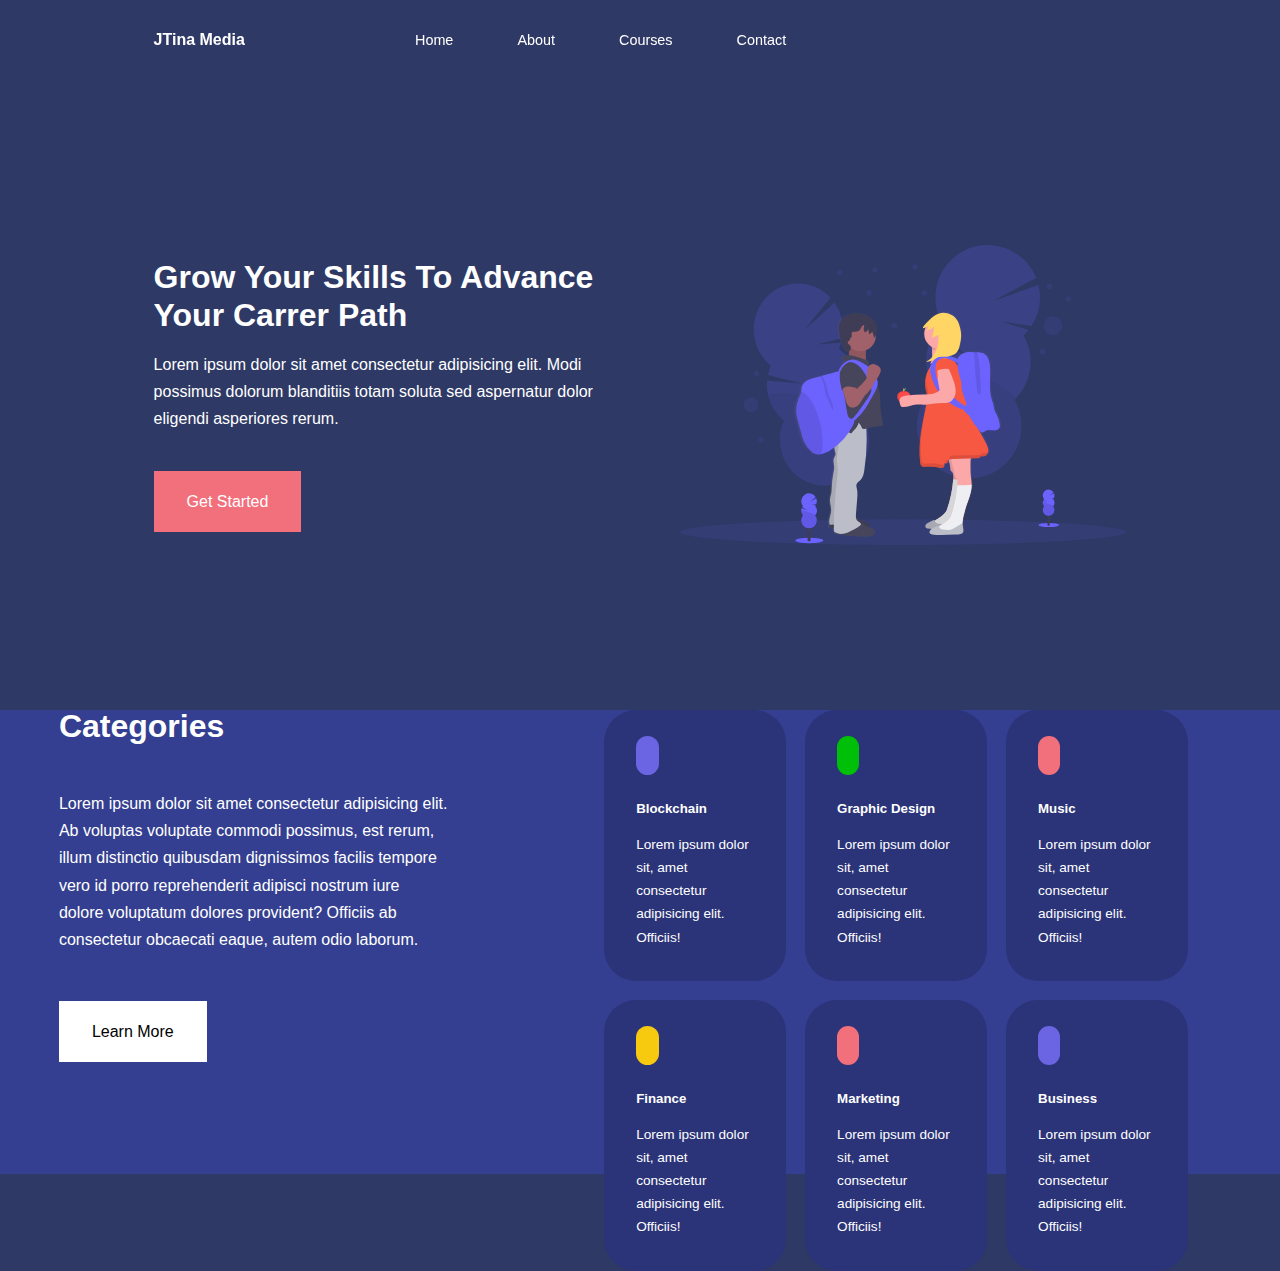
==== 2. Educational Website/index.html @ 36a6197d "Educational Website" ====
<!DOCTYPE html>
<html lang="en">
<head>
    <meta charset="UTF-8">
    <meta http-equiv="X-UA-Compatible" content="IE=edge">
    <meta name="viewport" content="width=device-width, initial-scale=1.0">
    <title>Responsive Multipage Skills acquization Website</title>

    <link rel="stylesheet" href="./css/style.css">
    <link rel="stylesheet" href="https://unicons.iconscout.com/release/v4.0.0/css/line.css">


    <!-- GOOGLE FONTS (MONTSERRAT) -->

    
</head>
<body>
    <div class="nav">
    <div class="container nav__container">
        <a href="index.html"><h4>JTina Media</h4></a>
        <ul class="nav__menu">
            <li><a href="index.html">Home</a></li>
            <li><a href="about.html">About</a></li>
            <li><a href="courses.html">Courses</a></li>
            <li><a href="contact.html">Contact</a></li>
        </ul>
        <button id="open-menu-btn"><i class="uil uil-bars"></i></button>
        <button id="close-menu-btn"><i class="uil uil-multiply"></i></button>
       
    </div>
    </div>

    <header>
        <div class="container header__container">
            <div class="header__left">
                <h1>Grow Your Skills To Advance Your Carrer Path</h1>
                <P>
                    Lorem ipsum dolor sit amet consectetur adipisicing elit. 
                    Modi possimus dolorum blanditiis totam soluta sed aspernatur 
                    dolor eligendi asperiores rerum.
                </P>
                <a href="courses.html" class="btn btn-primary">Get Started</a>
            </div>

            <div class="header__right">
                <div class="header__right_image">
                    <img src="./images/header.svg" alt="">
                </div>
            </div>
        </div>
    </header>
    <!-- ********** END OF HEADER ********** -->


    <section class="categories">
        <div class="categories__container">
            <div class=" container categories__left">
                <h1>Categories</h1>
                <P>
                    Lorem ipsum dolor sit amet consectetur 
                    adipisicing elit. Ab voluptas voluptate commodi 
                    possimus, est rerum, illum distinctio quibusdam 
                    dignissimos facilis tempore vero id porro 
                    reprehenderit adipisci nostrum iure dolore 
                    voluptatum dolores provident? Officiis ab 
                    consectetur obcaecati eaque, autem odio laborum.
                </P>
                <a href="#" class="btn">Learn More</a>
            </div>

            <div class="container categories__right">
                <article class="category">
                    <span class="category__icon"><i class="uil uil-bitcoin-circle"></i></span>
                    <h5>Blockchain</h5>
                    <p>Lorem ipsum dolor sit, amet consectetur adipisicing elit. Officiis!</p>
                </article>
                <article class="category">
                    <span class="category__icon"><i class="uil uil-palette"></i></span>
                    <h5>Graphic Design</h5>
                    <p>Lorem ipsum dolor sit, amet consectetur adipisicing elit. Officiis!</p>
                </article>
                <article class="category">
                    <span class="category__icon"><i class="uil uil-music"></i></span>
                    <h5>Music</h5>
                    <p>Lorem ipsum dolor sit, amet consectetur adipisicing elit. Officiis!</p>
                </article>
                <article class="category">
                    <span class="category__icon"><i class="uil uil-usd-circle"></i></span>
                    <h5>Finance</h5>
                    <p>Lorem ipsum dolor sit, amet consectetur adipisicing elit. Officiis!</p>
                </article>
                <article class="category">
                    <span class="category__icon"><i class="uil uil-megaphone"></i></span>
                    <h5>Marketing</h5>
                    <p>Lorem ipsum dolor sit, amet consectetur adipisicing elit. Officiis!</p>
                </article>
                <article class="category">
                    <span class="category__icon"><i class="uil uil-puzzle-piece"></i></span>
                    <h5>Business</h5>
                    <p>Lorem ipsum dolor sit, amet consectetur adipisicing elit. Officiis!</p>
                </article>
            </div>
        </div>

    </section>
    

    

 
    <script src="main.js"></script>
    
</body>
</html>
---- 2. Educational Website/css/style.css ----
* {
    margin: 0;
    padding: 0;
    border: 0;
    outline: 0;
    text-decoration: none;
    list-style: none;
    box-sizing: border-box;
}

:root {
    --color-primary: #6c65e3;
    --color-succes: #00bf08;
    --color-warining: #f7c90f;
    --color-danger: #f26f7c;
    --color-danger-variant: rgba(249, 93, 69, 0.4);
    --color-white: #fff;
    --color-light: rgba(253, 253, 253, 0.7);
    --color-black: #000;
    --color-bg: #2e3965;
    --color-bg1: #343f91;
    --color-bg2: #2b3478;

    --colontainer-width-lg: 76%;
    --colontainer-width-md: 90%;
    --colontainer-width-sm: 94%;
    
    --transition:all 400ms ease;   
}

body {
    font-family: "Montserrat", sans-serif;
    line-height: 1.7;
    color: var(--color-white);
    background: var(--color-bg);
}

.container {
    width: var(--colontainer-width-lg);
    margin: 0 auto;
}

.section {
    padding: 6rem 0;
}

.section h2 {
    text-align: center;
    margin-bottom: 4rem;
}

h1,
h2,
h3,
h4,
h5 {
    line-height: 1.2;
}

.h1 {
    font-size: 2.4rem;
}

.h2 {
    font-size: 2rem;
}

.h3 {
    font-size: 1.6rem;
}

.h4 {
    font-size: 1.3rem;
}

a {
    color: var(--color-white);
}

img {
    width: 100%;
    display: block;
    object-fit: cover;
}

.btn {
    display: inline-block;
    background: var(--color-white);
    color: var(--color-black);
    padding: 1rem 2rem;
    border: 1px solid transparent;
    font-weight: 500;
    transition: var(--transition);
}

.btn:hover {
    background: transparent;
    color: var(--color-white);
    border-color: var(--color-white);
}

.btn-primary {
    background: var(--color-danger);
    color: var(--color-white);

}

/* ************** NAVBAR ************** */

.nav {
    background: transparent;
    width: 100vw;
    height: 5rem;
    position: fixed;
    top: 0;
    z-index: 11;
}

.nav__container {
    height: 100%;
    display: flex;
    justify-content: space-between;
    align-items: center;
}

nav button {
    display: none;
}

.nav__menu {
    display: flex;
    align-items: center;
    gap: 4rem;
}

.nav__menu a {
    font-size: 0.9rem;
    transition: all 400ms linear;
}

.nav__menu a:hover {
    color: var(--color-bg2);
}

/* ************** HEADER ************** */

header {
    position: relative;
    top: 5rem;
    overflow: hidden;
    height: 70vh;
    margin-bottom: 5rem;
}

.header__container {
    display: grid;
    grid-template-columns: 1fr 1fr;
    align-items: center;
    gap: 5rem;
    height: 100%;
}  

.header__left p{
    margin: 1rem 0 2.4rem;
}

/* ************** CATEGORIES ************** */

.categories {
    background: var(--color-bg1);
    height: 29rem;
}

.categories h1 {
    line-height: 1;
    margin-bottom: 3rem;
}

.categories__container {
    display: grid;
    grid-template-columns: 40% 60%;
}

.categories__left {
    margin-right: 4rem;
}

.categories__left p {
    margin: 1rem 0 3rem;
}

.categories__right {
    display: grid;
    grid-template-columns: repeat(3, 1fr);
    gap: 1.2rem;
}

.category {
    background: var(--color-bg2);
    padding: 2rem;
    border-radius: 2rem;
    transition: var(--transition);
}

.category:hover {
    box-shadow: 0 3rem rgba(0, 0, 0, 0.3);
    z-index: 1;
}

.category:nth-child(2) .category__icon {
    background: var(--color-succes);
}
.category:nth-child(3) .category__icon {
    background: var(--color-danger);
}
.category:nth-child(4) .category__icon {
    background: var(--color-warining);
}
.category:nth-child(5) .category__icon {
    background: var(--color-danger);
}

.category__icon {
    background: var(--color-primary);
    padding: 0.7rem;
    border-radius: 0.9rem;
}

.category h5 {
    margin: 2rem 0 1rem;
}

.category p {
    font-size: 0.85rem;
}
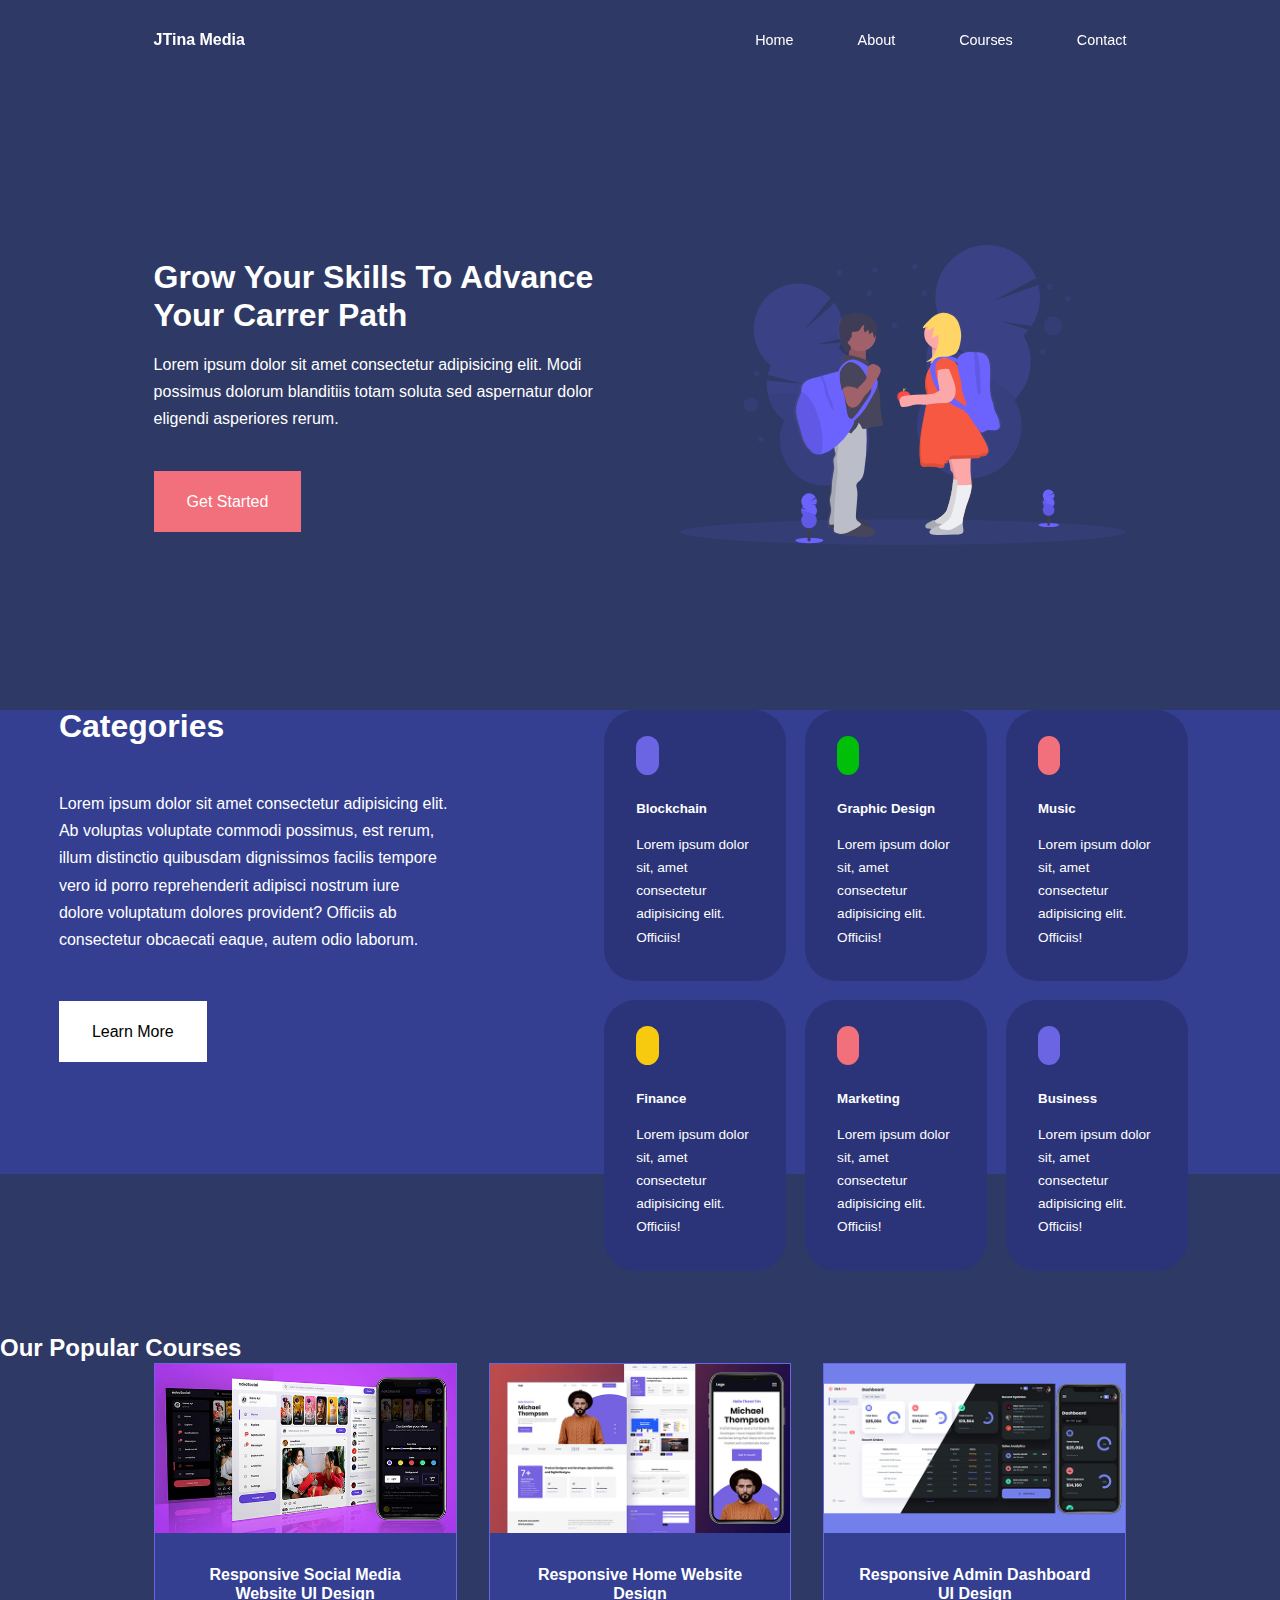
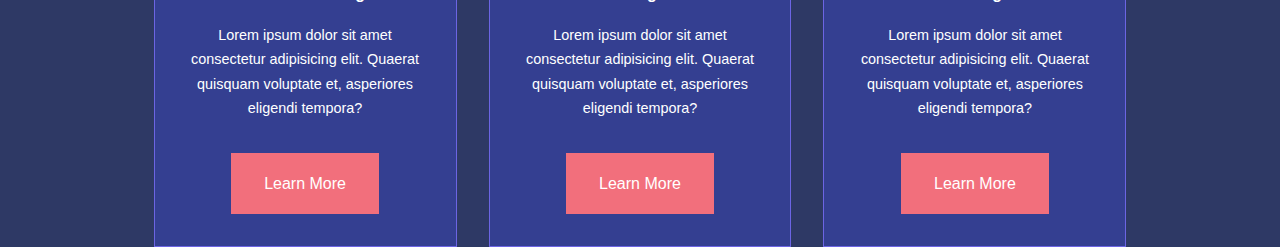
==== commit 568b87ae: "added courses section" ====
--- a/2. Educational Website/index.html
+++ b/2. Educational Website/index.html
@@ -15,7 +15,7 @@
     
 </head>
 <body>
-    <div class="nav">
+    <nav>
     <div class="container nav__container">
         <a href="index.html"><h4>JTina Media</h4></a>
         <ul class="nav__menu">
@@ -28,7 +28,7 @@
         <button id="close-menu-btn"><i class="uil uil-multiply"></i></button>
        
     </div>
-    </div>
+    </nav>
 
     <header>
         <div class="container header__container">
@@ -99,16 +99,70 @@
                     <h5>Business</h5>
                     <p>Lorem ipsum dolor sit, amet consectetur adipisicing elit. Officiis!</p>
                 </article>
+                
             </div>
         </div>
 
     </section>
+
+
+
+
+    <section class="courses">
+        <h2>Our Popular Courses</h2>
+        <div class="container courses__container">
+            <article class="course">
+                <div class="course__image">
+                    <img src="./images/course1.jpg" alt="">
+                </div>
+                <div class="course__info">
+                    <h4>Responsive Social Media Website UI Design</h4>
+                    <p>
+                        Lorem ipsum dolor sit amet consectetur adipisicing elit. 
+                        Quaerat quisquam voluptate et, asperiores eligendi tempora?
+                    </p>
+                <a href="course.html" class="btn btn-primary">Learn More</a> 
+                </div>
+            </article>
+
+            <article class="course">
+                <div class="course__image">
+                    <img src="./images/course2.jpg" alt="">
+                </div>
+                <div class="course__info">
+                    <!-- smarthome an adjective for it -->
+                <h4>Responsive Home Website Design</h4>
+                    <p>
+                        Lorem ipsum dolor sit amet consectetur adipisicing elit. 
+                        Quaerat quisquam voluptate et, asperiores eligendi tempora?
+                    </p>
+                <a href="course.html" class="btn btn-primary">Learn More</a>
+                </div>
+            </article>
+
+            <article class="course">
+                <div class="course__image">
+                    <img src="./images/course3.jpg" alt="">
+                </div>
+                <div class="course__info">
+                    <h4>Responsive Admin Dashboard UI Design</h4>
+                    <p>
+                        Lorem ipsum dolor sit amet consectetur adipisicing elit. 
+                        Quaerat quisquam voluptate et, asperiores eligendi tempora?
+                    </p>
+                <a href="course.html" class="btn btn-primary">Learn More</a>
+                </div>
+            </article>
+        </div>
+
+    </section>
+
     
 
     
 
  
-    <script src="main.js"></script>
+    <script src="./css//main.js"></script>
     
 </body>
 </html>--- a/2. Educational Website/css/style.css
+++ b/2. Educational Website/css/style.css
@@ -107,7 +107,7 @@
 
 /* ************** NAVBAR ************** */
 
-.nav {
+nav {
     background: transparent;
     width: 100vw;
     height: 5rem;
@@ -116,6 +116,12 @@
     z-index: 11;
 }
 
+/* Change navbar styles on scroll using javascript */
+
+.window-scroll {
+    background: var(--color-primary);
+    box-shadow: 0 1rem 2rem rgba(0, 0, 0, 0.2);
+}
 .nav__container {
     height: 100%;
     display: flex;
@@ -135,7 +141,7 @@
 
 .nav__menu a {
     font-size: 0.9rem;
-    transition: all 400ms linear;
+    transition: all 400ms ease;
 }
 
 .nav__menu a:hover {
@@ -203,7 +209,7 @@
 }
 
 .category:hover {
-    box-shadow: 0 3rem rgba(0, 0, 0, 0.3);
+    box-shadow: 0 3rem 3rem rgba(0, 0, 0, 0.3);
     z-index: 1;
 }
 
@@ -232,4 +238,37 @@
 
 .category p {
     font-size: 0.85rem;
+}
+
+/* ************** Courses ************** */
+.courses {
+    margin-top: 10rem;
+}
+
+.courses__container {
+    display: grid;
+    grid-template-columns: repeat(3, 1fr);
+    gap: 2rem;
+}
+
+.course {
+    background: var(--color-bg1);
+    text-align: center;
+    border: 1px solid transparent;
+}
+
+.course {
+    /* background: transparent; */
+    border-color: var(--color-primary);
+}
+
+.course__info {
+    padding: 2rem;
+}
+
+.course__info p {
+    margin: 1.2rem 0 2rem;
+    font-size: 0.9rem;
+
+    /* 59.00 */
 }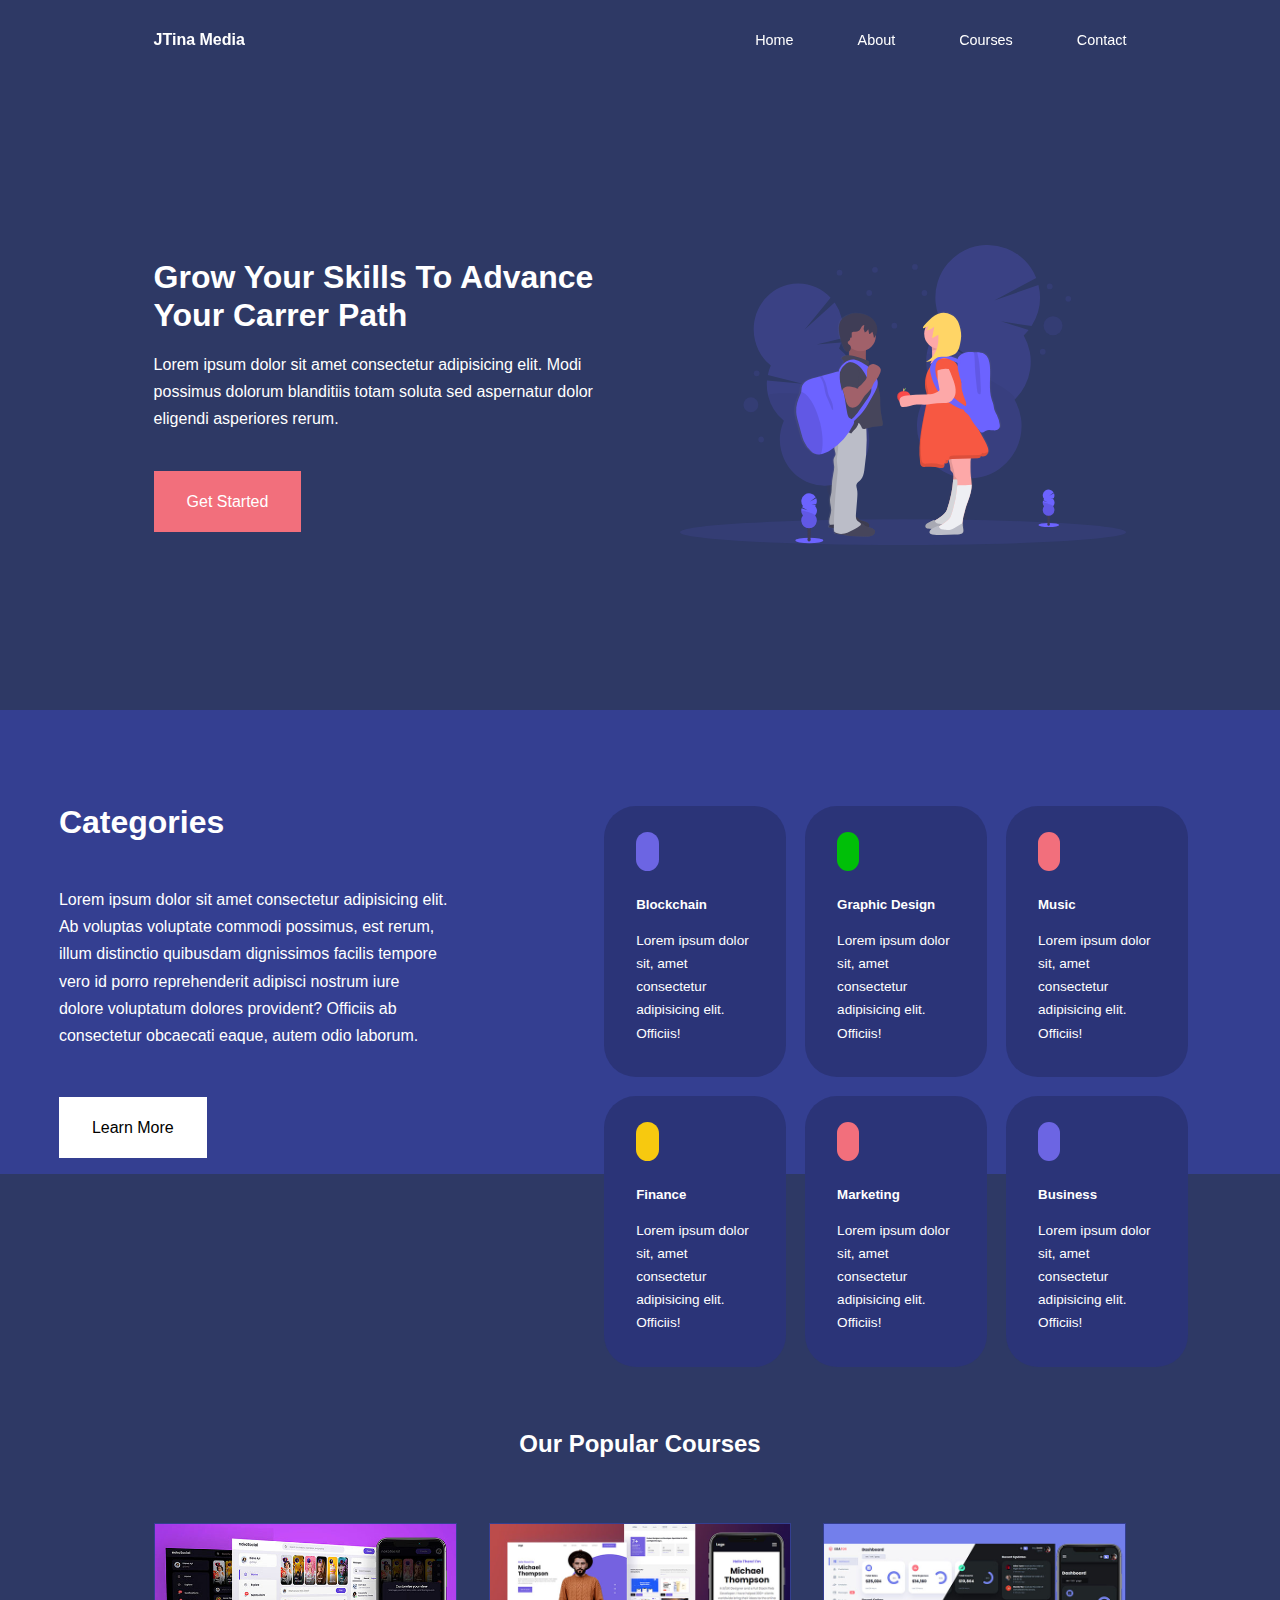
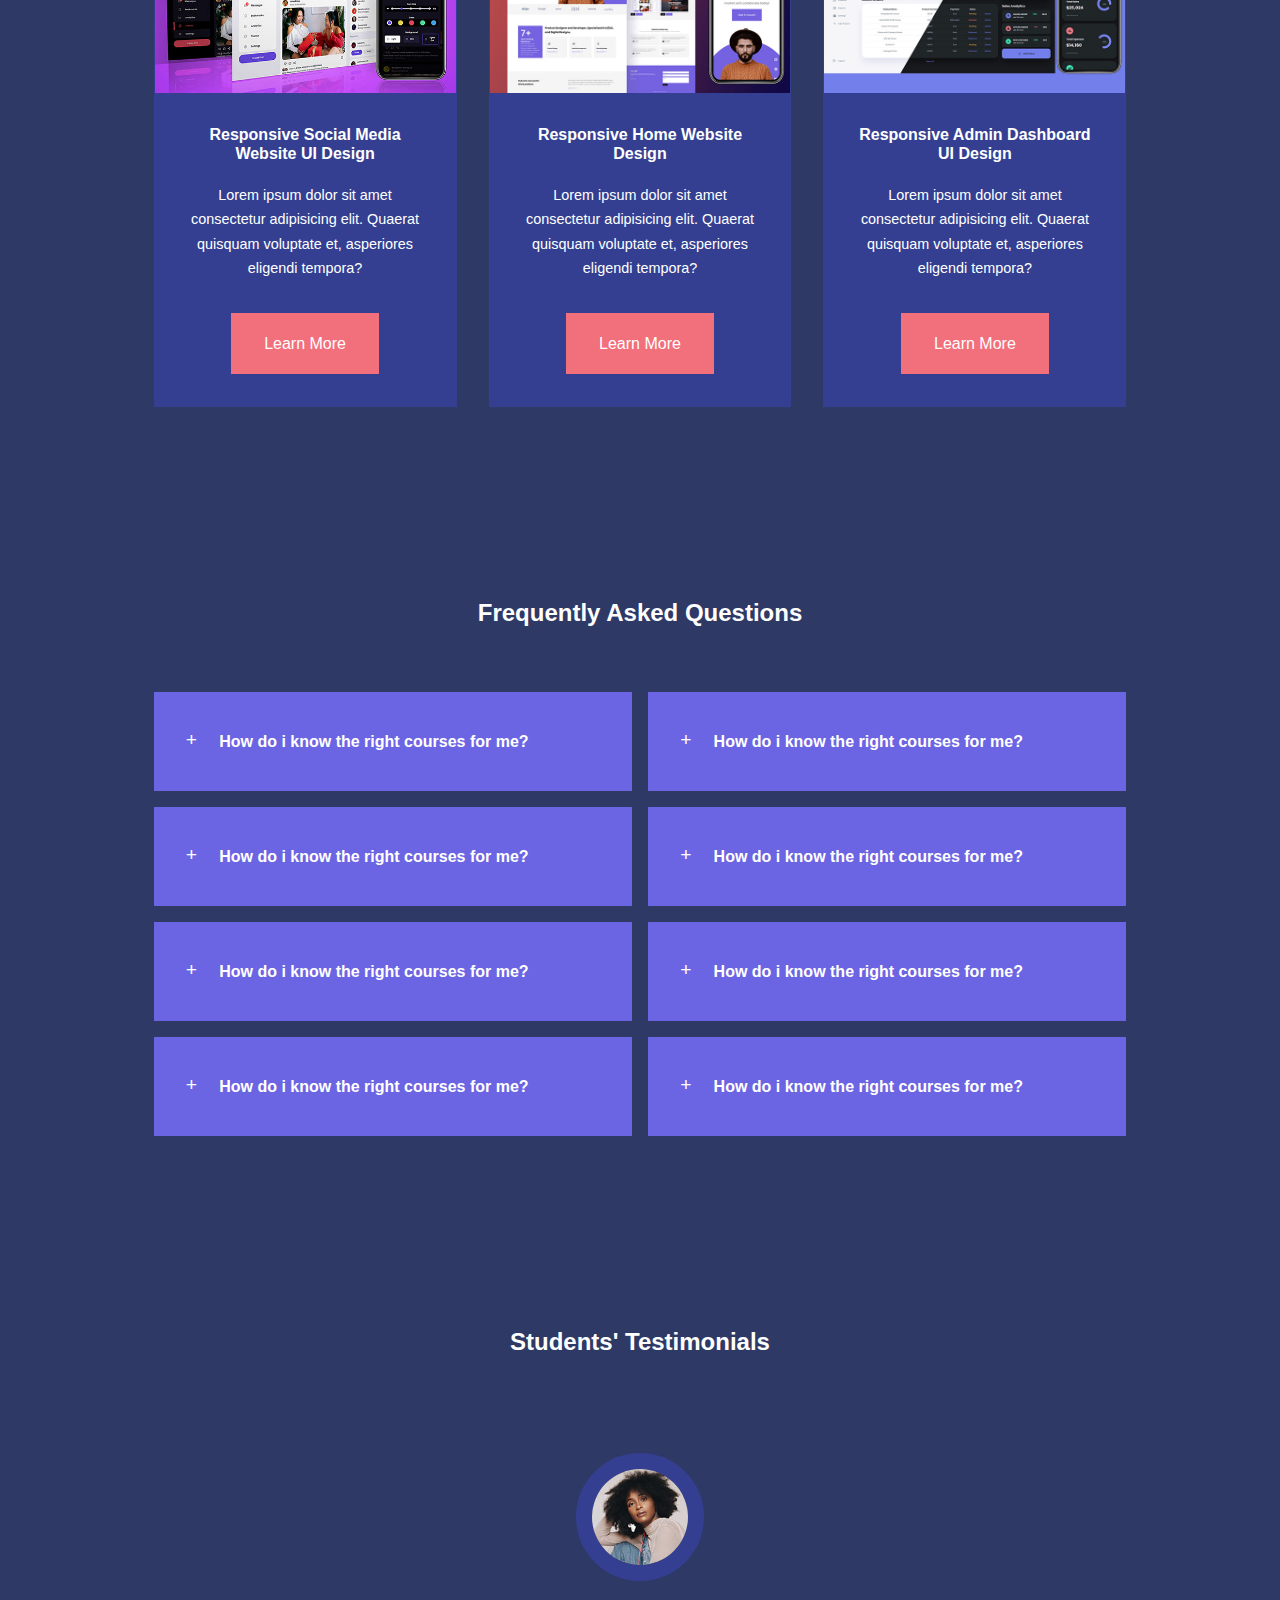
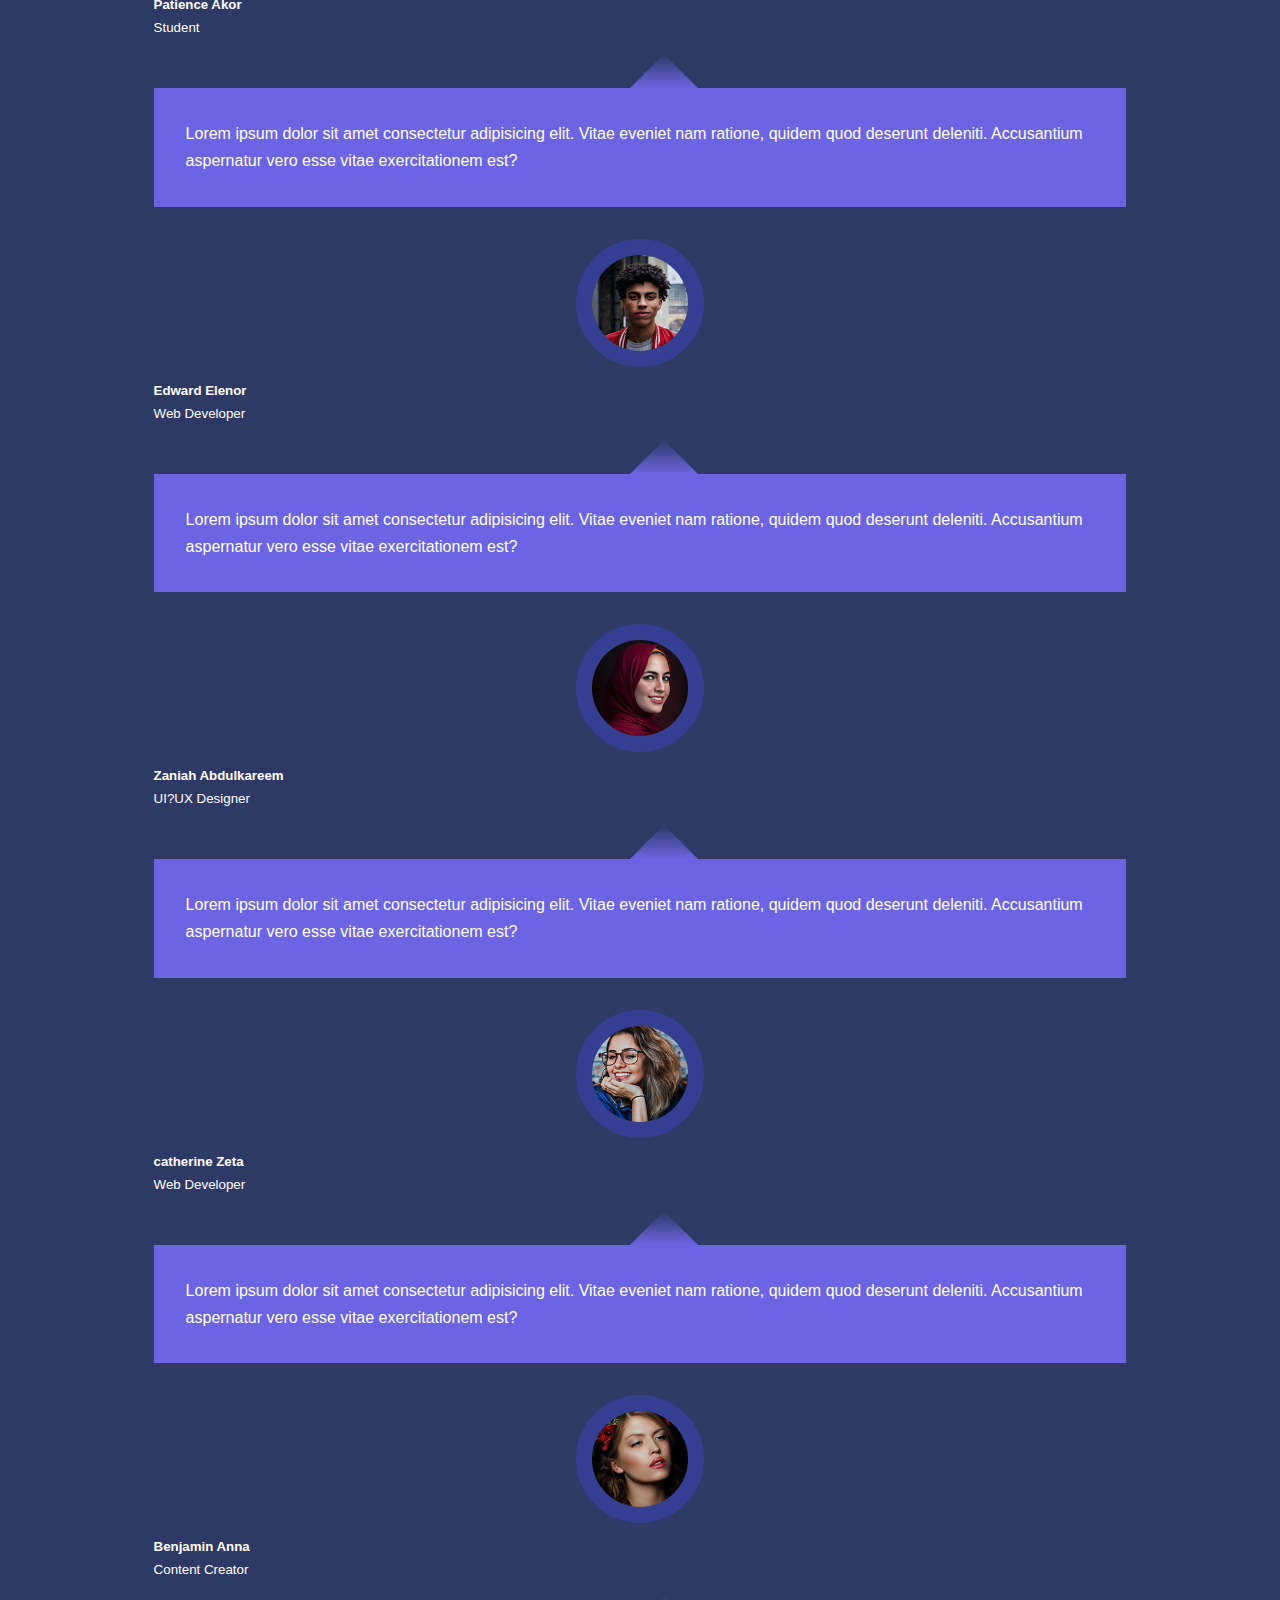
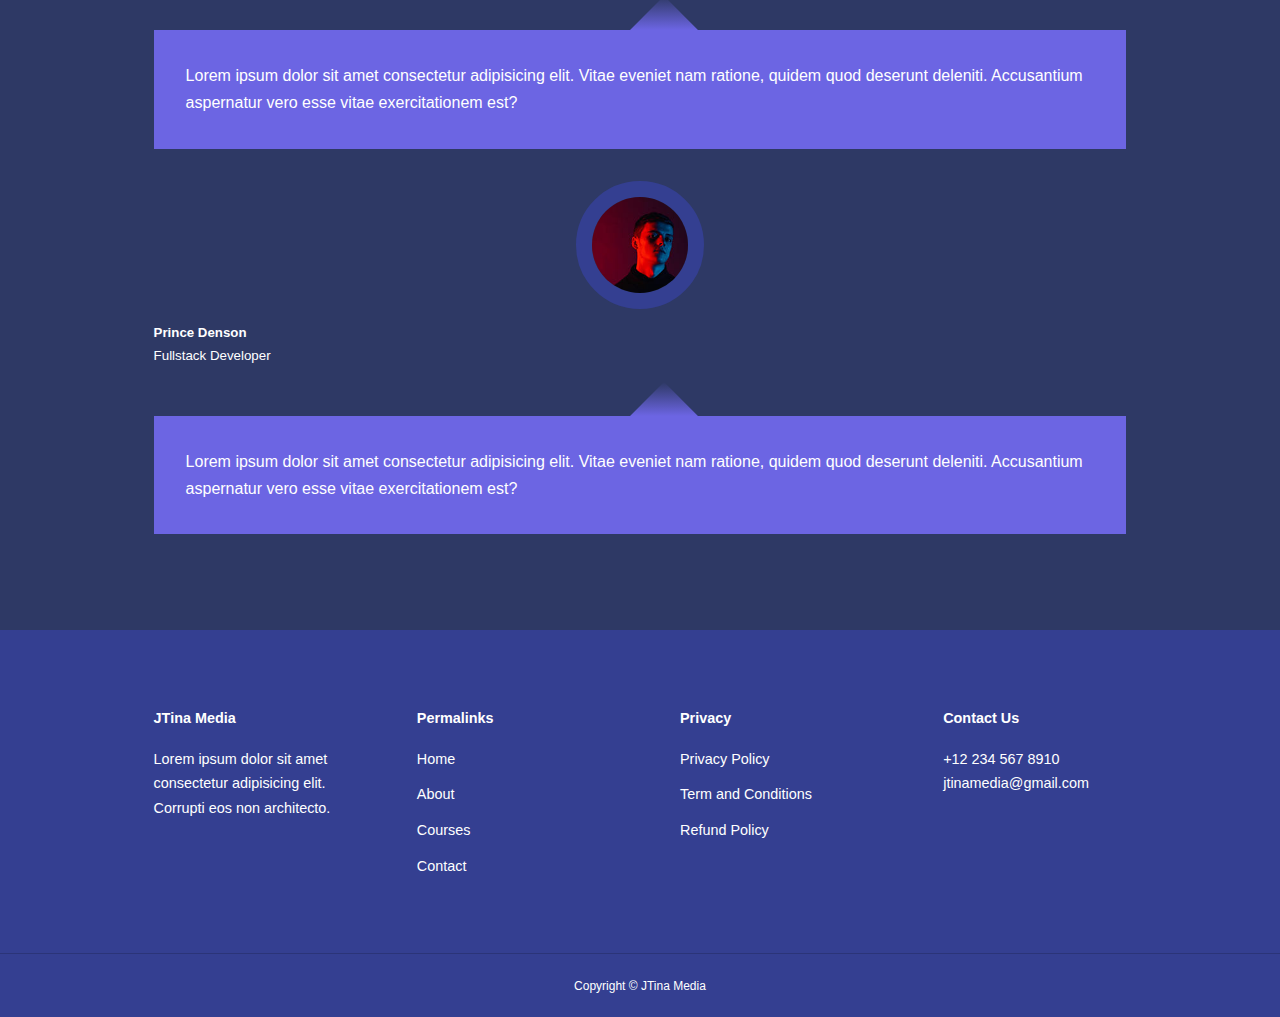
==== commit 9ee8890b: "Animated eye follow" ====
--- a/2. Educational Website/index.html
+++ b/2. Educational Website/index.html
@@ -51,7 +51,6 @@
     </header>
     <!-- ********** END OF HEADER ********** -->
 
-
     <section class="categories">
         <div class="categories__container">
             <div class=" container categories__left">
@@ -104,9 +103,7 @@
         </div>
 
     </section>
-
-
-
+    <!--  ........................END OF CATEGORIES.............................-->
 
     <section class="courses">
         <h2>Our Popular Courses</h2>
@@ -154,10 +151,260 @@
                 </div>
             </article>
         </div>
-
     </section>
-
-    
+    <!--  ........................END OF COURSES.............................-->
+
+    <section class="faqs">
+        <h2>Frequently Asked Questions</h2>
+        <div class="container faqs__container">
+            <article class="faq">
+                <div class="faq__icon"><i class='uil uil-plus'>+</i></div>
+                <div class="question__answer">
+                    <h4>How do i know the right courses for me?</h4>
+                    <p>Lorem ipsum dolor, sit amet consectetur adipisicing elit. 
+                        Tempora nihil, impedit magnam quos quisquam doloremque neque, 
+                        perferendis exercitationem aperiam ea, distinctio tempore corrupti autem vero?</p>
+                </div>
+            </article>
+            
+            <article class="faq">
+                <div class="faq__icon"><i class='uil uil-plus'>+</i></div>
+                <div class="question__answer">
+                    <h4>How do i know the right courses for me?</h4>
+                    <p>Lorem ipsum dolor, sit amet consectetur adipisicing elit. 
+                        Tempora nihil, impedit magnam quos quisquam doloremque neque, 
+                        perferendis exercitationem aperiam ea, distinctio tempore corrupti autem vero?</p>
+                </div>
+            </article>
+            
+            <article class="faq">
+                <div class="faq__icon"><i class='uil uil-plus'>+</i></div>
+                <div class="question__answer">
+                    <h4>How do i know the right courses for me?</h4>
+                    <p>Lorem ipsum dolor, sit amet consectetur adipisicing elit. 
+                        Tempora nihil, impedit magnam quos quisquam doloremque neque, 
+                        perferendis exercitationem aperiam ea, distinctio tempore corrupti autem vero?</p>
+                </div>
+            </article>
+            
+            <article class="faq">
+                <div class="faq__icon"><i class='uil uil-plus'>+</i></div>
+                <div class="question__answer">
+                    <h4>How do i know the right courses for me?</h4>
+                    <p>Lorem ipsum dolor, sit amet consectetur adipisicing elit. 
+                        Tempora nihil, impedit magnam quos quisquam doloremque neque, 
+                        perferendis exercitationem aperiam ea, distinctio tempore corrupti autem vero?</p>
+                </div>
+            </article>
+            
+            <article class="faq">
+                <div class="faq__icon"><i class='uil uil-plus'>+</i></div>
+                <div class="question__answer">
+                    <h4>How do i know the right courses for me?</h4>
+                    <p>Lorem ipsum dolor, sit amet consectetur adipisicing elit. 
+                        Tempora nihil, impedit magnam quos quisquam doloremque neque, 
+                        perferendis exercitationem aperiam ea, distinctio tempore corrupti autem vero?</p>
+                </div>
+            </article>
+            
+            <article class="faq">
+                <div class="faq__icon"><i class='uil uil-plus'>+</i></div>
+                <div class="question__answer">
+                    <h4>How do i know the right courses for me?</h4>
+                    <p>Lorem ipsum dolor, sit amet consectetur adipisicing elit. 
+                        Tempora nihil, impedit magnam quos quisquam doloremque neque, 
+                        perferendis exercitationem aperiam ea, distinctio tempore corrupti autem vero?</p>
+                </div>
+            </article>
+
+            <article class="faq">
+                <div class="faq__icon"><i class='uil uil-plus'>+</i></div>
+                <div class="question__answer">
+                    <h4>How do i know the right courses for me?</h4>
+                    <p>Lorem ipsum dolor, sit amet consectetur adipisicing elit. 
+                        Tempora nihil, impedit magnam quos quisquam doloremque neque, 
+                        perferendis exercitationem aperiam ea, distinctio tempore corrupti autem vero?</p>
+                </div>
+            </article>
+            
+            <article class="faq">
+                <div class="faq__icon"><i class='uil uil-plus'>+</i></div>
+                <div class="question__answer">
+                    <h4>How do i know the right courses for me?</h4>
+                    <p>Lorem ipsum dolor, sit amet consectetur adipisicing elit. 
+                        Tempora nihil, impedit magnam quos quisquam doloremque neque, 
+                        perferendis exercitationem aperiam ea, distinctio tempore corrupti autem vero?</p>
+                </div>
+            </article>
+            
+        </div>
+    </section>
+    <!--  ........................END OF FAQS.............................-->
+
+    <section class="container testimonials_container">
+        <h2>Students' Testimonials</h2>
+        <div>
+            <article class="testimonial">
+                <div class="avater">
+                    <img src="./images/avatar1.jpg" alt="">
+                </div>
+                <div class="tesimonial__info">
+                    <h5>Patience Akor</h5>
+                    <small>Student</small>
+                </div>
+                <div class="testimonial__body">
+                    <p>
+                        Lorem ipsum dolor sit amet consectetur adipisicing elit. 
+                        Vitae eveniet nam ratione, quidem quod deserunt deleniti. 
+                        Accusantium aspernatur vero esse vitae exercitationem est?
+                    </p>
+                </div>
+            </article>
+
+            <article class="testimonial">
+                <div class="avater">
+                    <img src="./images/avatar3.jpg" alt="">
+                </div>
+                <div class="tesimonial__info">
+                    <h5>Edward Elenor</h5>
+                    <small>Web Developer</small>
+                </div>
+                <div class="testimonial__body">
+                    <p>
+                        Lorem ipsum dolor sit amet consectetur adipisicing elit. 
+                        Vitae eveniet nam ratione, quidem quod deserunt deleniti. 
+                        Accusantium aspernatur vero esse vitae exercitationem est?
+                    </p>
+                </div>
+            </article>
+
+            <article class="testimonial">
+                <div class="avater">
+                    <img src="./images/avatar4.jpg" alt="">
+                </div>
+                <div class="tesimonial__info">
+                    <h5>Zaniah Abdulkareem</h5>
+                    <small>UI?UX Designer</small>
+                </div>
+                <div class="testimonial__body">
+                    <p>
+                        Lorem ipsum dolor sit amet consectetur adipisicing elit. 
+                        Vitae eveniet nam ratione, quidem quod deserunt deleniti. 
+                        Accusantium aspernatur vero esse vitae exercitationem est?
+                    </p>
+                </div>
+            </article>
+
+            <article class="testimonial">
+                <div class="avater">
+                    <img src="./images/avatar5.jpg" alt="">
+                </div>
+                <div class="tesimonial__info">
+                    <h5>catherine Zeta</h5>
+                    <small>Web Developer</small>
+                </div>
+                <div class="testimonial__body">
+                    <p>
+                        Lorem ipsum dolor sit amet consectetur adipisicing elit. 
+                        Vitae eveniet nam ratione, quidem quod deserunt deleniti. 
+                        Accusantium aspernatur vero esse vitae exercitationem est?
+                    </p>
+                </div>
+            </article>
+
+            <article class="testimonial">
+                <div class="avater">
+                    <img src="./images/avatar7.jpg" alt="">
+                </div>
+                <div class="tesimonial__info">
+                    <h5>Benjamin Anna</h5>
+                    <small>Content Creator</small>
+                </div>
+                <div class="testimonial__body">
+                    <p>
+                        Lorem ipsum dolor sit amet consectetur adipisicing elit. 
+                        Vitae eveniet nam ratione, quidem quod deserunt deleniti. 
+                        Accusantium aspernatur vero esse vitae exercitationem est?
+                    </p>
+                </div>
+            </article>
+
+            <article class="testimonial">
+                <div class="avater">
+                    <img src="./images/avatar2.jpg" alt="">
+                </div>
+                <div class="tesimonial__info">
+                    <h5>Prince Denson</h5>
+                    <small>Fullstack Developer</small>
+                </div>
+                <div class="testimonial__body">
+                    <p>
+                        Lorem ipsum dolor sit amet consectetur adipisicing elit. 
+                        Vitae eveniet nam ratione, quidem quod deserunt deleniti. 
+                        Accusantium aspernatur vero esse vitae exercitationem est?
+                    </p>
+                </div>
+            </article>
+        </div>
+    </section>
+    <!--  ........................END OF TESTIMONIALS.............................-->
+
+    <footer class="footer">
+        <div class="container footer__container">
+            <div class="footer__1">
+                <a href="index.html" class="footer__logo"><h4>JTina Media</h4></a>
+                <p>
+                    Lorem ipsum dolor sit amet consectetur adipisicing elit. Corrupti eos non architecto.
+                </p>
+            </div>
+
+            <div class="footer__2">
+                <h4>Permalinks</h4>
+                <ul class="permalinks">
+                    <li><a href="index.html">Home</a></li>
+                    <li><a href="about.html"></a>About</li>
+                    <li><a href="courses.html"></a>Courses</li>
+                    <li><a href="contact.html"></a>Contact</li>
+                </ul>
+            </div>
+
+            <div class="footer__3">
+                <h4>Privacy</h4>
+                <ul class="privacy">
+                    <li><a href="#">Privacy Policy</a></li>
+                    <li><a href="#">Term and Conditions</a></li>
+                    <li><a href="#">Refund Policy</a></li>   
+                </ul>
+            </div>
+
+            <div class="footer__4">
+                <h4>Contact Us</h4>
+                <div>
+                    <p>+12 234 567 8910</p>
+                    <p>jtinamedia@gmail.com</p>
+                </div>
+
+                <ul class="footer_socials">
+                    <li>
+                        <a href="#"><i class="uil uil-facebook-f"></i></a>
+                    </li>
+                    <li>
+                        <a href="#"><i class="uil uil-instagram-alt"></i></a>
+                    </li>
+                    <li>
+                        <a href="#"><i class="uil uil-twitter"></i></a>
+                    </li>
+                    <li>
+                        <a href="#"><i class="uil uil-linkedin-alt"></i></a>
+                    </li>
+                </ul>
+            </div>
+        </div>
+        <div class="footer__copyright">
+            <small>Copyright &copy; JTina Media</small>
+        </div>
+    </footer>
+    <!--  ........................END OF FOOTER.............................-->
 
     
 
--- a/2. Educational Website/css/style.css
+++ b/2. Educational Website/css/style.css
@@ -40,11 +40,11 @@
     margin: 0 auto;
 }
 
-.section {
+section {
     padding: 6rem 0;
 }
 
-.section h2 {
+section h2 {
     text-align: center;
     margin-bottom: 4rem;
 }
@@ -240,7 +240,7 @@
     font-size: 0.85rem;
 }
 
-/* ************** Courses ************** */
+
 .courses {
     margin-top: 10rem;
 }
@@ -255,10 +255,11 @@
     background: var(--color-bg1);
     text-align: center;
     border: 1px solid transparent;
-}
-
-.course {
-    /* background: transparent; */
+    transition: var(--transition);
+}
+
+.course:hover{
+    background: transparent;
     border-color: var(--color-primary);
 }
 
@@ -269,6 +270,139 @@
 .course__info p {
     margin: 1.2rem 0 2rem;
     font-size: 0.9rem;
-
-    /* 59.00 */
-}+}
+
+/* ************** FAQ ************** */
+faqs {
+    background: var(--color-bg1);
+    box-shadow: inset 0 0 3rem rgba(0, 0, 0, 0.5);
+}
+
+.faqs__container {
+    display: grid;
+    grid-template-columns: 1fr 1fr;
+    gap: 1rem;
+}
+ .faq {
+     padding: 2rem;
+     display: flex;
+     align-items: center;
+     gap: 1.4rem;
+     height: fit-content;
+     background: var(--color-primary);
+     cursor: pointer;
+ }
+
+ .faq h4 {
+     font-size: 1rem;
+     line-height: 2.2;
+ }
+
+ .faq__icon {
+     align-self: flex-start;
+     font-size: 1.2rem;
+ }
+  .faq p {
+      margin-top: 0.8rem;
+      display: none;
+  }
+
+  .faq.open p {
+      display: block;
+  }
+
+  /* ..................END OF FAQS ................... */
+
+  /* ....................TESTIMONIALS .................. */
+  .testimonials_containier {
+      overflow: hidden;
+      position: relative;
+      margin-bottom: 5rem;
+  }
+
+  .testimonial {
+      padding-top: 2rem;
+  }
+
+  .avater {
+      width: 8rem;
+      height: 8rem;
+      border-radius: 50%;
+      overflow: hidden;
+      margin: 0 auto 1rem;
+      border: 1rem solid var(--color-bg1);
+  }
+
+  .testimonial__info {
+      text-align: center;
+  }
+
+  .testimonial__body {
+      background: var(--color-primary);
+      padding: 2rem;
+      margin-top: 3rem;
+      position: relative;
+  }
+
+  .testimonial__body::before {
+      content: '';
+      display: block;
+      background: linear-gradient(
+          135deg,
+          transparent,
+          var(--color-primary),
+          var(--color-primary)
+
+      );
+      width: 3rem;
+      height: 3rem;
+      position: absolute;
+      left: 50%;
+      top: -1.5rem;
+      transform: rotate(45deg);
+  }
+
+    /* ........................FOOTER............................. */
+    footer {
+        background: var(--color-bg1);
+        padding-top: 5rem;
+        font-size: 0.9rem;
+    }
+
+    .footer__container {
+        display: grid;
+        grid-template-columns: repeat(4, 1fr);
+        gap: 5rem;
+    }
+
+    .footer__container > div h4 {
+        margin-bottom: 1.2rem;
+    }
+
+    .footer__1 p {
+        margin: 0 0 2rem;
+    }
+
+     footer ul li {
+          margin-bottom: 0.7rem;
+     }
+     
+     footer ul li a:hover {
+         text-decoration: none;
+     }
+
+     .footer__socials {
+         display: flex;
+         gap: 1rem;
+         font-size: 1.2rem;
+         margin-top: 2rem;
+     }
+
+     .footer__copyright {
+         text-align: center;
+         margin-top: 4rem;
+         padding: 1.2rem 0;
+         border-top: 1px solid var(--color-bg2);
+
+     }
+
